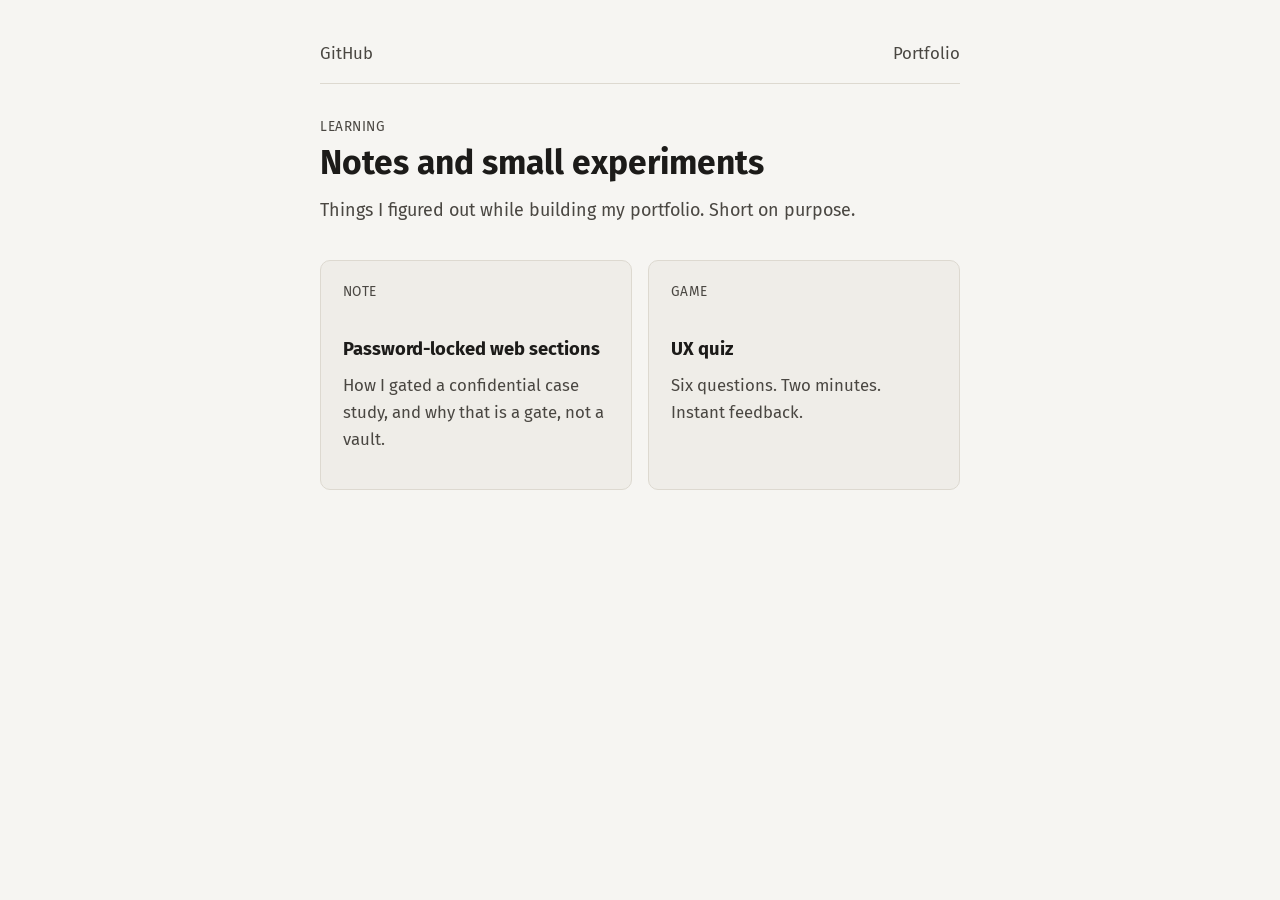
==== index.html @ 69a5b700 "Add a password-gate note and a short UX quiz." ====
<!doctype html>
<html lang="en">
<head>
  <meta charset="utf-8">
  <meta name="viewport" content="width=device-width, initial-scale=1">
  <title>Learning · Micah Masuka</title>
  <meta name="description" content="Short notes and small experiments from Micah Masuka.">
  <link rel="preconnect" href="https://fonts.googleapis.com">
  <link rel="preconnect" href="https://fonts.gstatic.com" crossorigin>
  <link href="https://fonts.googleapis.com/css2?family=Fira+Sans:wght@400;600;700&display=swap" rel="stylesheet">
  <link rel="stylesheet" href="css/learn.css">
</head>
<body>
  <a class="skip-link" href="#main">Skip to content</a>
  <div class="wrap">
    <header class="site">
      <a href="https://github.com/micah-masuka/Learning">GitHub</a>
      <a href="https://micah.digitale-tech.com/">Portfolio</a>
    </header>
    <main id="main">
      <p class="kicker">Learning</p>
      <h1>Notes and small experiments</h1>
      <p class="lede muted">Things I figured out while building my portfolio. Short on purpose.</p>
      <div class="grid two">
        <a class="card" href="password-locked-section/">
          <p class="kicker">Note</p>
          <h2>Password-locked web sections</h2>
          <p class="muted">How I gated a confidential case study, and why that is a gate, not a vault.</p>
        </a>
        <a class="card" href="ux-quiz/">
          <p class="kicker">Game</p>
          <h2>UX quiz</h2>
          <p class="muted">Six questions. Two minutes. Instant feedback.</p>
        </a>
      </div>
    </main>
  </div>
</body>
</html>
---- css/learn.css ----
:root {
  --paper: #f6f5f2;
  --ink: #1c1b19;
  --muted: #4a4742;
  --line: #ddd9d0;
  --surface: #efede8;
  --accent: #1c1b19;
  --accent-ink: #f6f5f2;
  --radius: 10px;
  --sans: "Fira Sans", system-ui, sans-serif;
  color-scheme: light;
  accent-color: var(--accent);
}

* { box-sizing: border-box; }

html { scroll-behavior: smooth; }

body {
  margin: 0;
  min-block-size: 100dvb;
  background: var(--paper);
  color: var(--ink);
  font-family: var(--sans);
  font-size: 1.05rem;
  line-height: 1.6;
}

.skip-link {
  position: absolute;
  inset-inline-start: 0.75rem;
  inset-block-start: 0.75rem;
  transform: translateY(-200%);
  background: var(--accent);
  color: var(--accent-ink);
  padding: 0.4rem 0.7rem;
  border-radius: 6px;
  z-index: 10;
}

.skip-link:focus { transform: none; }

.wrap {
  width: min(40rem, calc(100% - 2rem));
  margin-inline: auto;
  padding-block: 2.5rem 4rem;
}

header.site {
  display: flex;
  justify-content: space-between;
  gap: 1rem;
  align-items: baseline;
  margin-block-end: 2rem;
  padding-block-end: 1rem;
  border-block-end: 1px solid var(--line);
}

header.site a {
  color: var(--muted);
  text-decoration: none;
}

header.site a:hover,
header.site a:focus-visible { color: var(--ink); text-decoration: underline; }

.kicker {
  margin: 0 0 0.35rem;
  color: var(--muted);
  font-size: 0.85rem;
  letter-spacing: 0.04em;
  text-transform: uppercase;
}

h1 { font-size: clamp(1.6rem, 4vw, 2.1rem); line-height: 1.2; margin: 0 0 0.75rem; }
h2 { font-size: 1.15rem; margin: 2rem 0 0.5rem; }

p { margin: 0 0 1rem; }
.muted { color: var(--muted); }
.lede { font-size: 1.12rem; }

a { color: inherit; }

.card {
  background: var(--surface);
  border: 1px solid var(--line);
  border-radius: var(--radius);
  padding: 1.25rem 1.35rem;
  margin-block: 1.25rem;
}

.grid {
  display: grid;
  gap: 1rem;
}

@media (min-width: 40rem) {
  .grid.two { grid-template-columns: 1fr 1fr; }
}

.grid a.card {
  text-decoration: none;
  color: inherit;
  display: block;
}

.grid a.card:hover,
.grid a.card:focus-visible {
  outline: 2px solid var(--ink);
  outline-offset: 2px;
}

label { display: block; font-weight: 600; margin-block-end: 0.35rem; }

input[type="password"],
input[type="text"] {
  width: 100%;
  font: inherit;
  padding: 0.6rem 0.75rem;
  border: 1px solid var(--line);
  border-radius: 8px;
  background: #fff;
  margin-block-end: 0.85rem;
}

button,
.button {
  font: inherit;
  font-weight: 600;
  border: 0;
  border-radius: 8px;
  padding: 0.65rem 1rem;
  background: var(--accent);
  color: var(--accent-ink);
  cursor: pointer;
}

button:hover,
.button:hover { opacity: 0.9; }

button:focus-visible,
.button:focus-visible,
input:focus-visible {
  outline: 2px solid var(--ink);
  outline-offset: 2px;
}

.gate-error { color: #8a1f11; margin: 0.75rem 0 0; }

fieldset {
  border: 0;
  padding: 0;
  margin: 0 0 1.25rem;
}

legend { font-weight: 700; margin-block-end: 0.75rem; padding: 0; }

.choice {
  display: flex;
  gap: 0.65rem;
  align-items: flex-start;
  background: #fff;
  border: 1px solid var(--line);
  border-radius: 8px;
  padding: 0.7rem 0.8rem;
  margin-block-end: 0.5rem;
  cursor: pointer;
}

.choice:has(:checked) {
  outline: 2px solid var(--ink);
}

.choice input { margin-block-start: 0.25rem; }

.progress { color: var(--muted); font-size: 0.9rem; margin-block-end: 0.5rem; }

.feedback {
  margin: 0.75rem 0 1rem;
  padding: 0.75rem 0.9rem;
  border-radius: 8px;
  background: var(--surface);
  border: 1px solid var(--line);
}

.score { font-size: 2.4rem; font-weight: 700; line-height: 1; margin: 0.4rem 0 0.8rem; }

.actions { display: flex; flex-wrap: wrap; gap: 0.6rem; }
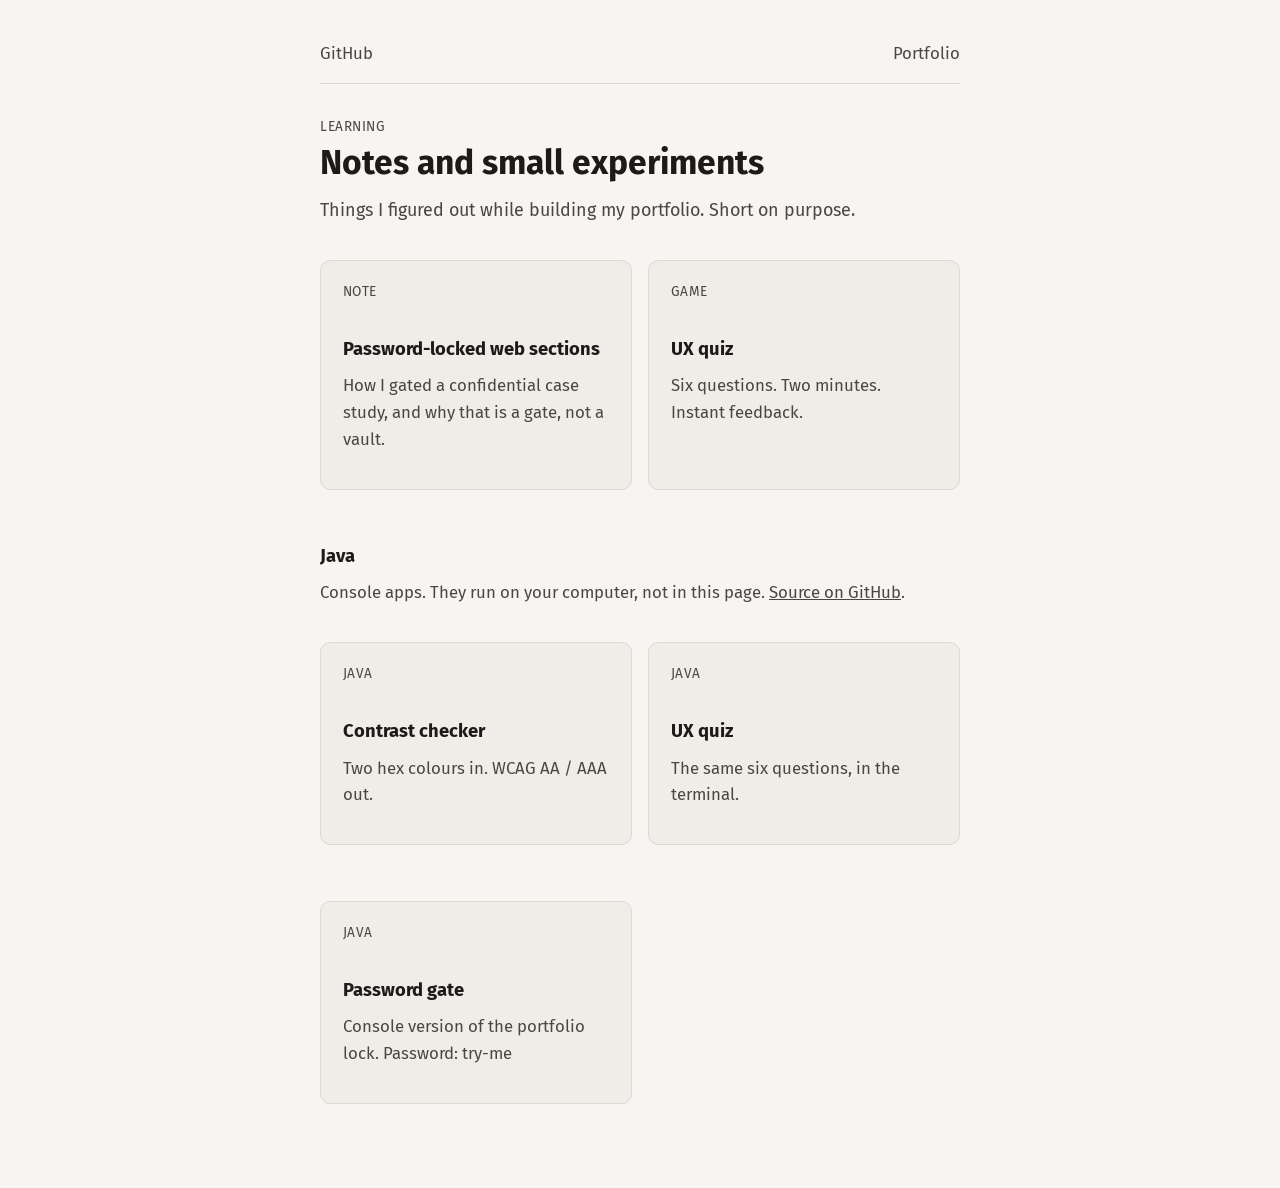
==== commit 25ea90e0: "Add three small Java console projects to Learning." ====
--- a/index.html
+++ b/index.html
@@ -33,6 +33,26 @@
           <p class="muted">Six questions. Two minutes. Instant feedback.</p>
         </a>
       </div>
+
+      <h2>Java</h2>
+      <p class="muted">Console apps. They run on your computer, not in this page. <a href="https://github.com/micah-masuka/Learning/tree/main/java">Source on GitHub</a>.</p>
+      <div class="grid two">
+        <a class="card" href="https://github.com/micah-masuka/Learning/tree/main/java/contrast-checker">
+          <p class="kicker">Java</p>
+          <h2>Contrast checker</h2>
+          <p class="muted">Two hex colours in. WCAG AA / AAA out.</p>
+        </a>
+        <a class="card" href="https://github.com/micah-masuka/Learning/tree/main/java/ux-quiz">
+          <p class="kicker">Java</p>
+          <h2>UX quiz</h2>
+          <p class="muted">The same six questions, in the terminal.</p>
+        </a>
+        <a class="card" href="https://github.com/micah-masuka/Learning/tree/main/java/password-gate">
+          <p class="kicker">Java</p>
+          <h2>Password gate</h2>
+          <p class="muted">Console version of the portfolio lock. Password: try-me</p>
+        </a>
+      </div>
     </main>
   </div>
 </body>
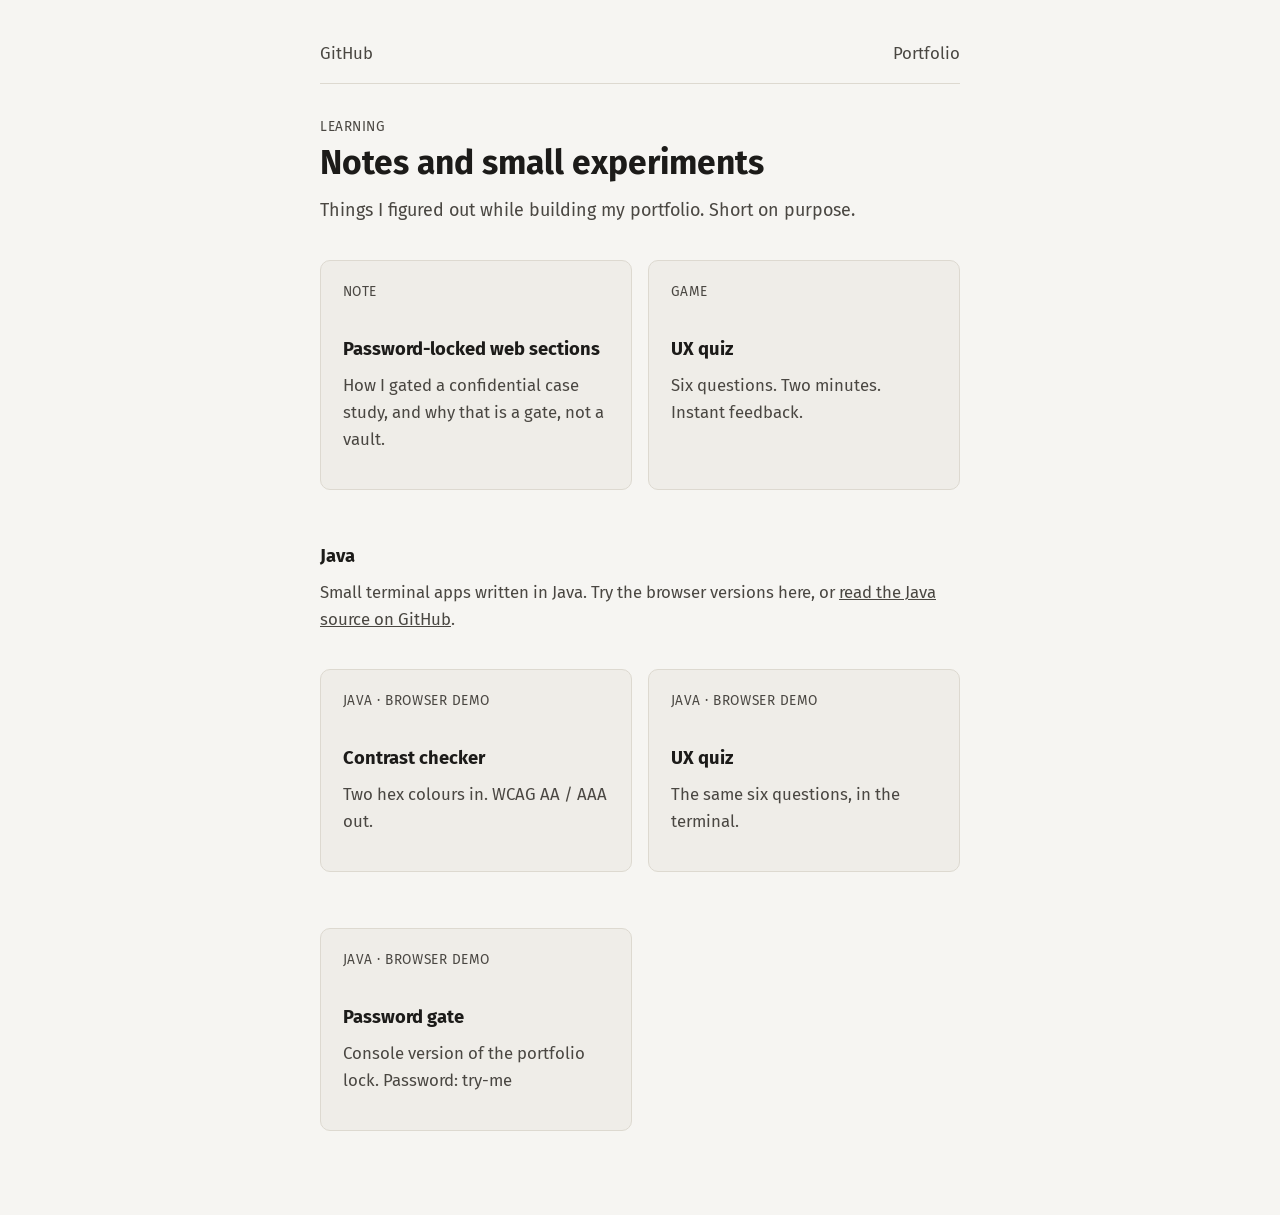
==== commit 8a12c348: "Add browser demos for Java projects" ====
--- a/index.html
+++ b/index.html
@@ -35,20 +35,20 @@
       </div>
 
       <h2>Java</h2>
-      <p class="muted">Console apps. They run on your computer, not in this page. <a href="https://github.com/micah-masuka/Learning/tree/main/java">Source on GitHub</a>.</p>
+      <p class="muted">Small terminal apps written in Java. Try the browser versions here, or <a href="https://github.com/micah-masuka/Learning/tree/main/java">read the Java source on GitHub</a>.</p>
       <div class="grid two">
-        <a class="card" href="https://github.com/micah-masuka/Learning/tree/main/java/contrast-checker">
-          <p class="kicker">Java</p>
+        <a class="card" href="java/contrast-checker/">
+          <p class="kicker">Java · browser demo</p>
           <h2>Contrast checker</h2>
           <p class="muted">Two hex colours in. WCAG AA / AAA out.</p>
         </a>
-        <a class="card" href="https://github.com/micah-masuka/Learning/tree/main/java/ux-quiz">
-          <p class="kicker">Java</p>
+        <a class="card" href="java/ux-quiz/">
+          <p class="kicker">Java · browser demo</p>
           <h2>UX quiz</h2>
           <p class="muted">The same six questions, in the terminal.</p>
         </a>
-        <a class="card" href="https://github.com/micah-masuka/Learning/tree/main/java/password-gate">
-          <p class="kicker">Java</p>
+        <a class="card" href="java/password-gate/">
+          <p class="kicker">Java · browser demo</p>
           <h2>Password gate</h2>
           <p class="muted">Console version of the portfolio lock. Password: try-me</p>
         </a>
--- a/css/learn.css
+++ b/css/learn.css
@@ -113,7 +113,8 @@
 label { display: block; font-weight: 600; margin-block-end: 0.35rem; }
 
 input[type="password"],
-input[type="text"] {
+input[type="text"],
+input[type="color"] {
   width: 100%;
   font: inherit;
   padding: 0.6rem 0.75rem;
@@ -186,3 +187,45 @@
 .score { font-size: 2.4rem; font-weight: 700; line-height: 1; margin: 0.4rem 0 0.8rem; }
 
 .actions { display: flex; flex-wrap: wrap; gap: 0.6rem; }
+
+.terminal {
+  margin-block: 1.5rem;
+  padding: 1.25rem;
+  overflow: hidden;
+  border: 1px solid #3e4248;
+  border-radius: var(--radius);
+  background: #17191d;
+  color: #f2f3f5;
+  box-shadow: 0 0.8rem 2rem rgb(28 27 25 / 12%);
+}
+
+.terminal-bar {
+  display: flex;
+  gap: 0.4rem;
+  margin: -0.25rem 0 1.1rem;
+}
+
+.terminal-dot { width: 0.7rem; height: 0.7rem; border-radius: 50%; background: #ff5f57; }
+.terminal-dot:nth-child(2) { background: #febc2e; }
+.terminal-dot:nth-child(3) { background: #28c840; }
+
+.terminal p,
+.terminal label,
+.terminal input,
+.terminal button,
+.terminal output {
+  font-family: ui-monospace, SFMono-Regular, Menlo, Monaco, Consolas, monospace;
+}
+
+.terminal input[type="text"],
+.terminal input[type="password"] {
+  border-color: #656b74;
+  background: #24272d;
+  color: #fff;
+}
+
+.terminal button { background: #f2f3f5; color: #17191d; }
+.terminal .muted { color: #b8bdc6; }
+.terminal .gate-error { color: #ff9b8f; }
+.terminal-output { white-space: pre-wrap; margin-block: 1rem 0; }
+.demo-note { font-size: 0.92rem; }
